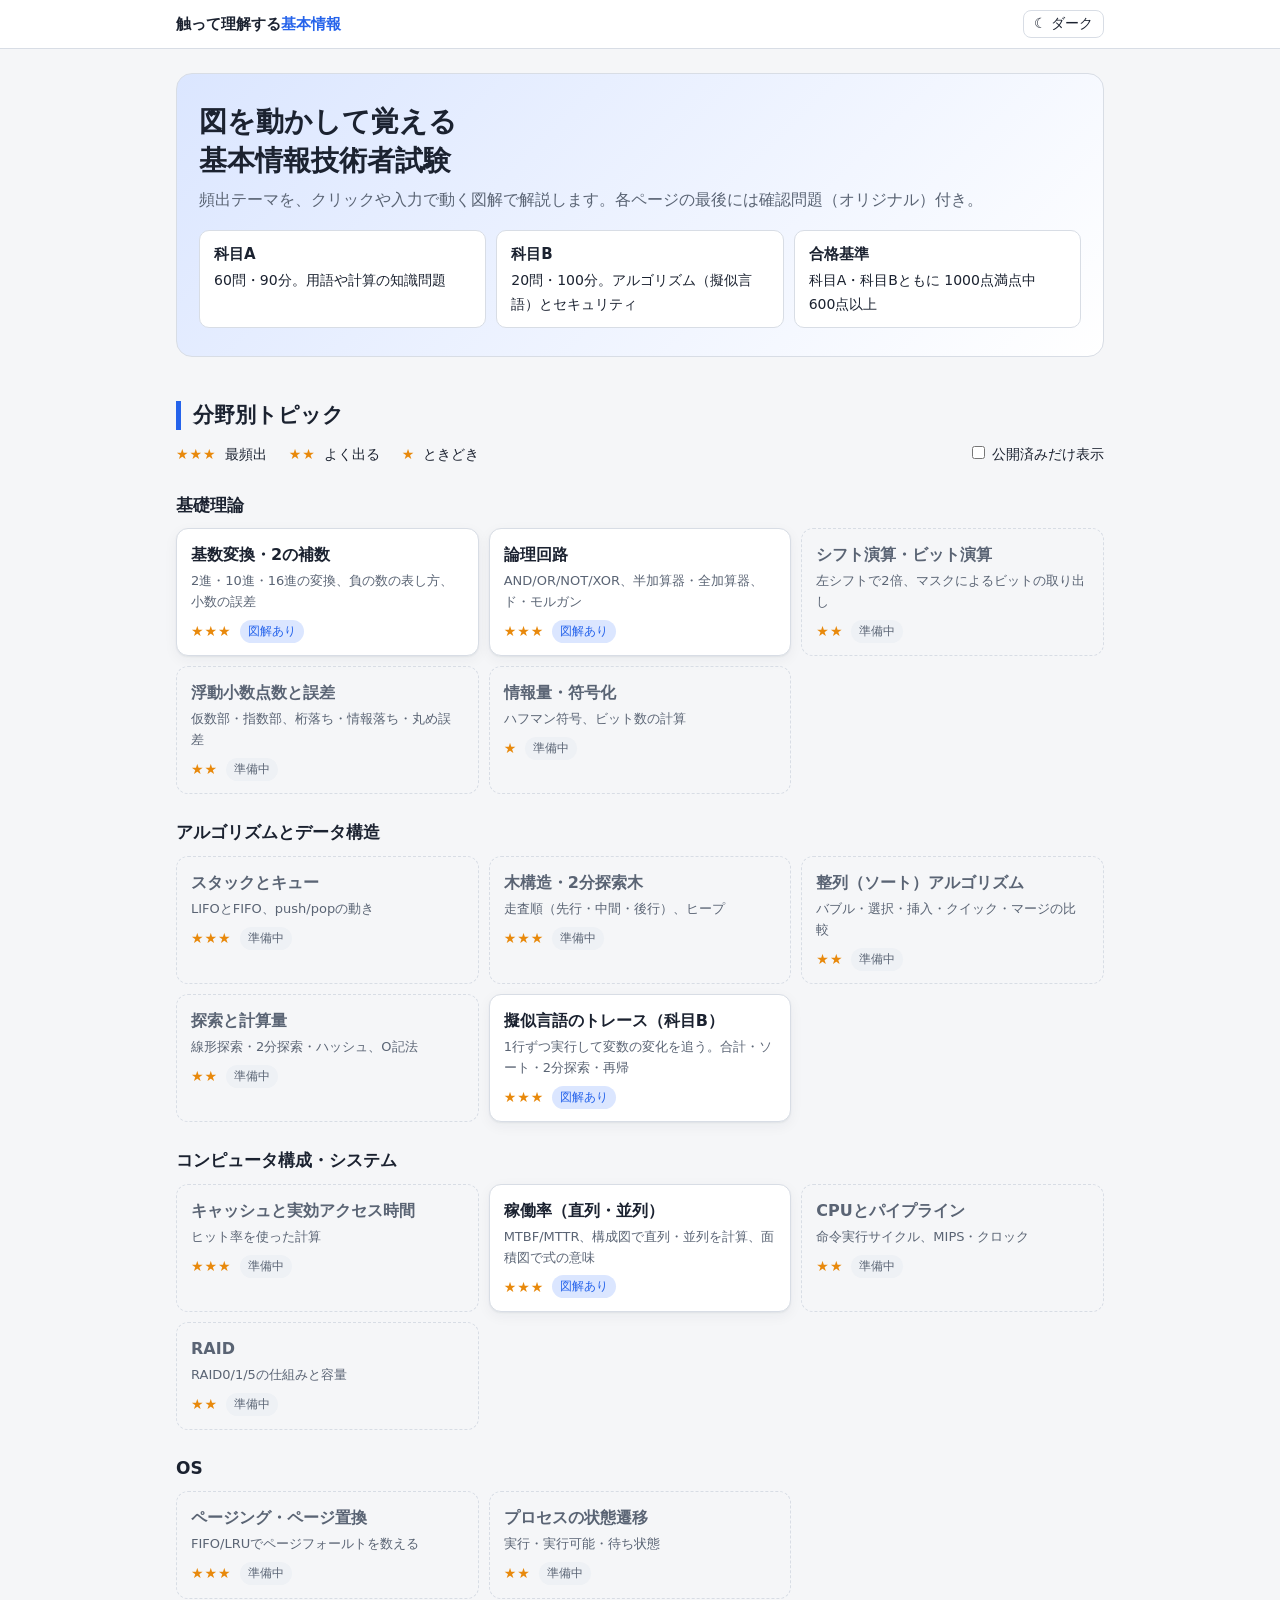
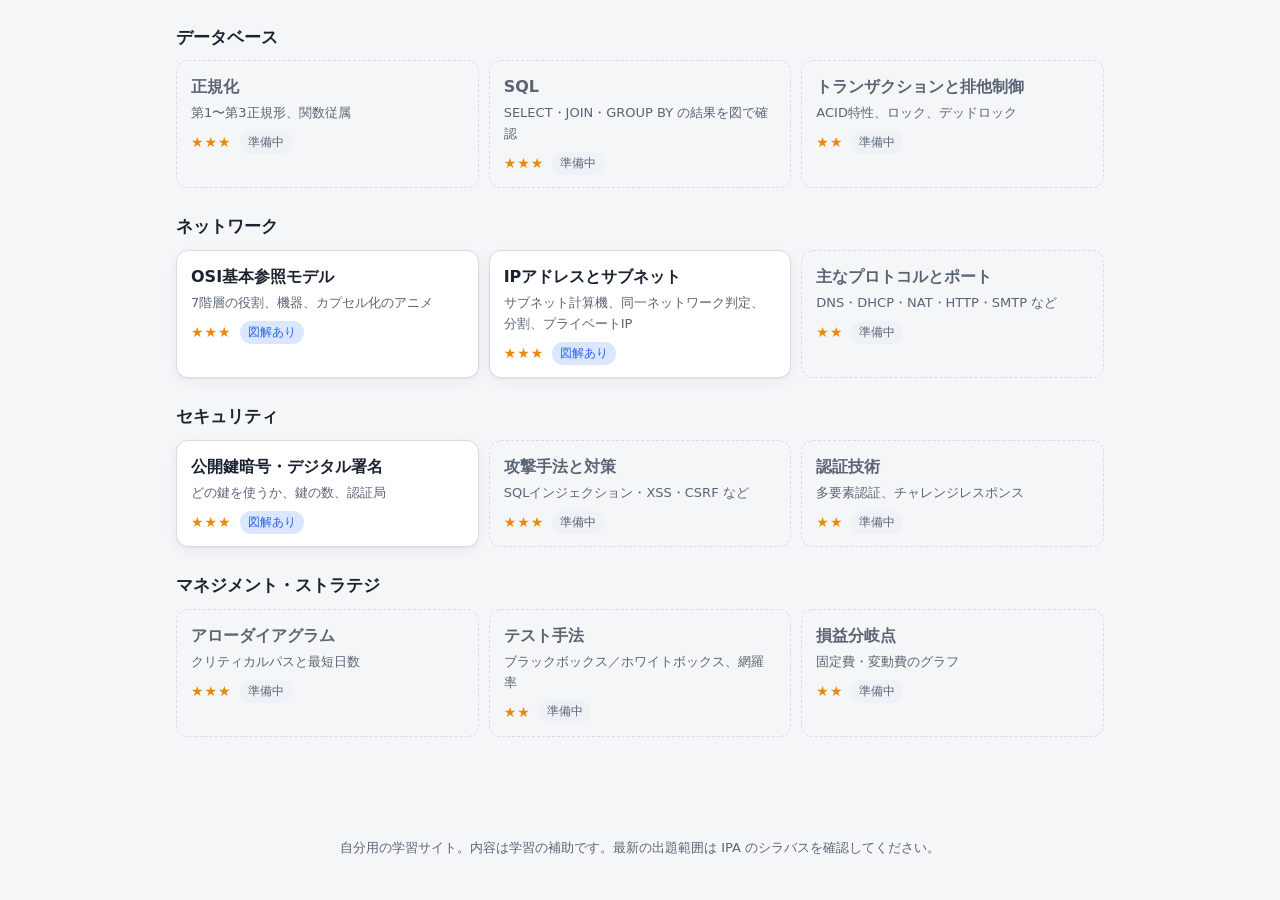
==== index.html @ 54f26aed "基本情報の図解学習サイトの初版 論理回路・基数変換・OSI・公開鍵暗号・擬似言語トレース・IPアドレス・稼働率の 7トピックと、トップページ・確認問題の仕組みを追加。全ページ noindex。  Co" ====
<!doctype html>
<html lang="ja">
<head>
<meta charset="utf-8">
<meta name="viewport" content="width=device-width, initial-scale=1">
<meta name="robots" content="noindex, nofollow">
<title>触って理解する基本情報</title>
<link rel="stylesheet" href="css/style.css">
<script src="js/common.js"></script>
<script src="js/topics.js"></script>
</head>
<body>
<header class="site-header"><div class="inner">
  <a class="brand" href="index.html">触って理解する<span>基本情報</span></a>
  <div class="spacer"></div>
  <button class="icon-btn" id="theme-toggle" type="button">☾ ダーク</button>
</div></header>

<main>
  <section class="hero">
    <h1>図を動かして覚える<br>基本情報技術者試験</h1>
    <p>頻出テーマを、クリックや入力で動く図解で解説します。各ページの最後には確認問題（オリジナル）付き。</p>
    <div class="exam-facts">
      <div><b>科目A</b>60問・90分。用語や計算の知識問題</div>
      <div><b>科目B</b>20問・100分。アルゴリズム（擬似言語）とセキュリティ</div>
      <div><b>合格基準</b>科目A・科目Bともに 1000点満点中 600点以上</div>
    </div>
  </section>

  <h2>分野別トピック</h2>
  <div class="filter-row">
    <span class="freq">★★★</span>最頻出　<span class="freq">★★</span>よく出る　<span class="freq">★</span>ときどき
    <span style="flex:1"></span>
    <label><input type="checkbox" id="only-ready"> 公開済みだけ表示</label>
  </div>
  <div id="topic-list"></div>
</main>

<footer class="site-footer">自分用の学習サイト。内容は学習の補助です。最新の出題範囲は IPA のシラバスを確認してください。</footer>

<script>
(function () {
  const root = document.getElementById('topic-list');
  const onlyReady = document.getElementById('only-ready');

  function render() {
    root.innerHTML = '';
    FE_TOPICS.forEach(group => {
      const items = group.items.filter(t => !onlyReady.checked || t.href);
      if (!items.length) return;
      const h = document.createElement('h3');
      h.textContent = group.cat;
      root.appendChild(h);
      const grid = document.createElement('div');
      grid.className = 'cat-grid';
      items.forEach(t => {
        const el = document.createElement(t.href ? 'a' : 'div');
        el.className = 'topic-card' + (t.href ? '' : ' soon');
        if (t.href) el.href = t.href;
        const result = FE.store.get('quiz:' + t.id);
        let badge = '<span class="badge">準備中</span>';
        if (t.href) badge = result
          ? `<span class="badge done">確認問題 ${result.correct}/${result.total}</span>`
          : '<span class="badge ready">図解あり</span>';
        el.innerHTML = `<div class="t">${t.title}</div><div class="d">${t.desc}</div>
          <div class="meta"><span class="freq">${'★'.repeat(t.freq)}</span>${badge}</div>`;
        grid.appendChild(el);
      });
      root.appendChild(grid);
    });
  }
  onlyReady.addEventListener('change', render);
  render();
})();
</script>
</body>
</html>
---- css/style.css ----
/* ===== 触って理解する基本情報 共通スタイル ===== */
:root {
  --bg: #f5f6f8;
  --surface: #ffffff;
  --surface-2: #eef1f5;
  --text: #1b2230;
  --muted: #5a6474;
  --border: #d8dde5;
  --accent: #2563eb;
  --accent-soft: #dbe6ff;
  --on: #e8890c;
  --on-soft: #fff0d6;
  --off: #a3acb9;
  --ok: #15803d;
  --ok-soft: #dcfce7;
  --ng: #c62828;
  --ng-soft: #fde4e4;
  --key-a: #2563eb;
  --key-a-soft: #dbe6ff;
  --key-b: #c2410c;
  --key-b-soft: #ffe6d5;
  --l7: #fde2e4; --l6: #fdebd3; --l5: #fbf5c9; --l4: #dcf5d9;
  --l3: #d5f0f5; --l2: #dde4fb; --l1: #ebdff8;
  --shadow: 0 1px 2px rgba(20, 30, 50, .06), 0 4px 14px rgba(20, 30, 50, .05);
  --radius: 12px;
  color-scheme: light;
}

@media (prefers-color-scheme: dark) {
  :root:not([data-theme="light"]) {
    --bg: #12151b; --surface: #1b2029; --surface-2: #242a35; --text: #e6e9ef; --muted: #9aa3b2;
    --border: #323a47; --accent: #6ea0ff; --accent-soft: #1f2f52; --on: #ffb340; --on-soft: #3d2c12;
    --off: #5d6675; --ok: #4ade80; --ok-soft: #133222; --ng: #f87171; --ng-soft: #3c1a1a;
    --key-a: #6ea0ff; --key-a-soft: #1f2f52; --key-b: #fb923c; --key-b-soft: #3d2614;
    --l7: #43262a; --l6: #43321f; --l5: #3d3a1d; --l4: #22392a; --l3: #1d3a40; --l2: #252f4d; --l1: #33284a;
    --shadow: 0 1px 2px rgba(0, 0, 0, .3);
    color-scheme: dark;
  }
}
:root[data-theme="dark"] {
  --bg: #12151b; --surface: #1b2029; --surface-2: #242a35; --text: #e6e9ef; --muted: #9aa3b2;
  --border: #323a47; --accent: #6ea0ff; --accent-soft: #1f2f52; --on: #ffb340; --on-soft: #3d2c12;
  --off: #5d6675; --ok: #4ade80; --ok-soft: #133222; --ng: #f87171; --ng-soft: #3c1a1a;
  --key-a: #6ea0ff; --key-a-soft: #1f2f52; --key-b: #fb923c; --key-b-soft: #3d2614;
  --l7: #43262a; --l6: #43321f; --l5: #3d3a1d; --l4: #22392a; --l3: #1d3a40; --l2: #252f4d; --l1: #33284a;
  --shadow: 0 1px 2px rgba(0, 0, 0, .3);
  color-scheme: dark;
}

* { box-sizing: border-box; }
html { -webkit-text-size-adjust: 100%; }
body {
  margin: 0;
  background: var(--bg);
  color: var(--text);
  font-family: "Hiragino Sans", "Yu Gothic UI", "Meiryo", system-ui, sans-serif;
  line-height: 1.75;
  font-size: 16px;
}
a { color: var(--accent); }
code, .mono { font-family: "Consolas", "SFMono-Regular", "Menlo", monospace; }

/* ---- ヘッダ ---- */
.site-header {
  position: sticky; top: 0; z-index: 10;
  background: color-mix(in srgb, var(--surface) 92%, transparent);
  backdrop-filter: blur(8px);
  border-bottom: 1px solid var(--border);
}
.site-header .inner {
  max-width: 960px; margin: 0 auto; padding: 10px 16px;
  display: flex; align-items: center; gap: 12px;
}
.brand { font-weight: 700; text-decoration: none; color: var(--text); font-size: 15px; }
.brand span { color: var(--accent); }
.site-header .spacer { flex: 1; }
.icon-btn {
  border: 1px solid var(--border); background: var(--surface); color: var(--text);
  border-radius: 8px; padding: 4px 10px; font-size: 14px; cursor: pointer;
}
.icon-btn:hover { background: var(--surface-2); }

main { max-width: 960px; margin: 0 auto; padding: 24px 16px 80px; }

/* ---- 見出し・本文 ---- */
.page-title { font-size: 28px; line-height: 1.4; margin: 8px 0 4px; }
.page-lead { color: var(--muted); margin: 0 0 24px; }
.crumb { font-size: 13px; color: var(--muted); }
.crumb a { color: var(--muted); }
h2 {
  font-size: 21px; margin: 44px 0 12px; padding-left: 12px;
  border-left: 5px solid var(--accent); line-height: 1.4;
}
h3 { font-size: 17px; margin: 24px 0 8px; }
p { margin: 8px 0; }

.card {
  background: var(--surface); border: 1px solid var(--border);
  border-radius: var(--radius); padding: 18px; box-shadow: var(--shadow);
  margin: 12px 0;
}
.point {
  background: var(--accent-soft); border-radius: 10px; padding: 12px 16px; margin: 12px 0;
}
.point b:first-child { color: var(--accent); }
.note { font-size: 14px; color: var(--muted); }
.freq { color: var(--on); letter-spacing: 1px; font-size: 14px; white-space: nowrap; }

.toc { display: flex; flex-wrap: wrap; gap: 8px; margin: 0 0 8px; }
.toc a {
  font-size: 13px; text-decoration: none; border: 1px solid var(--border); background: var(--surface);
  border-radius: 999px; padding: 3px 12px; color: var(--text);
}
.toc a:hover { border-color: var(--accent); color: var(--accent); }

/* ---- ボタン類 ---- */
.btn {
  border: 1px solid var(--border); background: var(--surface); color: var(--text);
  border-radius: 8px; padding: 7px 14px; font-size: 15px; cursor: pointer; font-family: inherit;
}
.btn:hover { border-color: var(--accent); }
.btn.primary { background: var(--accent); border-color: var(--accent); color: #fff; }
.btn:disabled { opacity: .45; cursor: default; }
.btn-row { display: flex; flex-wrap: wrap; gap: 8px; align-items: center; margin: 10px 0; }

.seg { display: inline-flex; flex-wrap: wrap; gap: 6px; margin-bottom: 12px; }
.seg button {
  border: 1px solid var(--border); background: var(--surface); color: var(--text);
  padding: 6px 14px; border-radius: 999px; cursor: pointer; font-size: 14px; font-family: inherit;
}
.seg button[aria-pressed="true"] { background: var(--accent); border-color: var(--accent); color: #fff; }

.bit-btn {
  min-width: 78px; font-family: inherit; font-size: 15px; font-weight: 700;
  border: 2px solid var(--off); background: var(--surface); color: var(--muted);
  border-radius: 10px; padding: 6px 12px; cursor: pointer;
}
.bit-btn.is-on { border-color: var(--on); background: var(--on-soft); color: var(--text); }

input[type="number"], input[type="text"] {
  font-family: inherit; font-size: 16px; padding: 6px 10px; border-radius: 8px;
  border: 1px solid var(--border); background: var(--surface); color: var(--text); width: 140px;
}
input[type="range"] { width: 220px; max-width: 100%; }

/* ---- 表 ---- */
.table-wrap { overflow-x: auto; }
table.tt { border-collapse: collapse; font-size: 15px; margin: 8px 0; }
table.tt th, table.tt td { border: 1px solid var(--border); padding: 4px 14px; text-align: center; }
table.tt th { background: var(--surface-2); font-weight: 600; }
table.tt tr.hit td { background: var(--on-soft); font-weight: 700; }
table.tt tr.clickable { cursor: pointer; }
table.tt tr.clickable:hover td { background: var(--surface-2); }
table.tt tr.clickable.hit:hover td { background: var(--on-soft); }
table.info { border-collapse: collapse; width: 100%; font-size: 15px; }
table.info th, table.info td { border: 1px solid var(--border); padding: 8px 10px; text-align: left; vertical-align: top; }
table.info th { background: var(--surface-2); white-space: nowrap; }

/* ---- SVG 図解共通 ---- */
svg.diagram { width: 100%; height: auto; display: block; }
svg .gate path, svg .gate circle { fill: var(--surface); stroke: var(--text); stroke-width: 2.5; }
svg .gate .g-back { fill: none; }
svg .wire { fill: none; stroke: var(--off); stroke-width: 3; stroke-linejoin: round; transition: stroke .15s; }
svg .wire.on { stroke: var(--on); }
svg .dot { fill: var(--off); }
svg .dot.on { fill: var(--on); }
svg .lamp { fill: var(--surface-2); stroke: var(--off); stroke-width: 2.5; }
svg .lamp.on { fill: var(--on); stroke: var(--on); }
svg .lbl { fill: var(--text); font-size: 15px; font-weight: 700; font-family: inherit; }
svg .val { fill: var(--muted); font-size: 13px; font-family: "Consolas", monospace; }
svg .val.on { fill: var(--on); font-weight: 700; }
svg .gname { fill: var(--muted); font-size: 12px; }

.ol { text-decoration: overline; }

/* ---- 2カラム ---- */
.split { display: grid; grid-template-columns: 1.2fr 1fr; gap: 18px; align-items: start; }
@media (max-width: 720px) { .split { grid-template-columns: 1fr; } }

/* ---- クイズ ---- */
.quiz-q { margin: 14px 0; }
.quiz-q .qtext { font-weight: 600; margin-bottom: 10px; }
.quiz-q .qnum { color: var(--accent); margin-right: 6px; }
.quiz-choices { display: grid; gap: 8px; }
.quiz-choices button {
  text-align: left; font-family: inherit; font-size: 15px; line-height: 1.6;
  border: 1px solid var(--border); background: var(--surface); color: var(--text);
  border-radius: 10px; padding: 9px 14px; cursor: pointer;
}
.quiz-choices button:hover:not(:disabled) { border-color: var(--accent); }
.quiz-choices button:disabled { cursor: default; }
.quiz-choices button.correct { border-color: var(--ok); background: var(--ok-soft); }
.quiz-choices button.wrong { border-color: var(--ng); background: var(--ng-soft); }
.quiz-choices .mark { font-weight: 700; margin-right: 8px; color: var(--muted); }
.quiz-explain {
  margin-top: 10px; padding: 10px 14px; border-radius: 10px; background: var(--surface-2); font-size: 15px;
}
.quiz-explain .verdict { font-weight: 700; }
.quiz-explain .verdict.ok { color: var(--ok); }
.quiz-explain .verdict.ng { color: var(--ng); }
.quiz-result {
  text-align: center; padding: 18px; border-radius: var(--radius); background: var(--accent-soft); margin-top: 16px;
}
.quiz-result .score { font-size: 30px; font-weight: 700; color: var(--accent); }

/* ---- トップページ ---- */
.hero {
  padding: 28px 22px; border-radius: 16px; margin-bottom: 8px;
  background: linear-gradient(135deg, var(--accent-soft), var(--surface));
  border: 1px solid var(--border);
}
.hero h1 { margin: 0 0 6px; font-size: 28px; line-height: 1.4; }
.hero p { margin: 0; color: var(--muted); }
.exam-facts { display: grid; grid-template-columns: repeat(auto-fit, minmax(200px, 1fr)); gap: 10px; margin-top: 16px; }
.exam-facts div { background: var(--surface); border: 1px solid var(--border); border-radius: 10px; padding: 10px 14px; font-size: 14px; }
.exam-facts b { display: block; font-size: 15px; }
.cat-grid { display: grid; grid-template-columns: repeat(auto-fill, minmax(260px, 1fr)); gap: 10px; }
.topic-card {
  display: block; text-decoration: none; color: var(--text);
  background: var(--surface); border: 1px solid var(--border); border-radius: var(--radius);
  padding: 12px 14px; box-shadow: var(--shadow); position: relative;
}
a.topic-card:hover { border-color: var(--accent); }
.topic-card .t { font-weight: 700; }
.topic-card .d { font-size: 13px; color: var(--muted); line-height: 1.6; margin-top: 2px; }
.topic-card .meta { display: flex; gap: 8px; align-items: center; margin-top: 6px; flex-wrap: wrap; }
.topic-card.soon { box-shadow: none; background: transparent; border-style: dashed; }
.topic-card.soon .t { color: var(--muted); }
.badge { font-size: 12px; border-radius: 999px; padding: 1px 8px; background: var(--surface-2); color: var(--muted); }
.badge.ready { background: var(--accent-soft); color: var(--accent); }
.badge.done { background: var(--ok-soft); color: var(--ok); }
.filter-row { display: flex; gap: 8px; align-items: center; flex-wrap: wrap; margin: 6px 0 4px; font-size: 14px; }

/* ---- 汎用アニメ ---- */
@keyframes pop { from { transform: scale(.6); opacity: 0; } to { transform: scale(1); opacity: 1; } }
.pop { animation: pop .35s ease-out; }
@media (prefers-reduced-motion: reduce) { .pop { animation: none; } }

.site-footer { text-align: center; font-size: 13px; color: var(--muted); padding: 20px 16px 40px; }
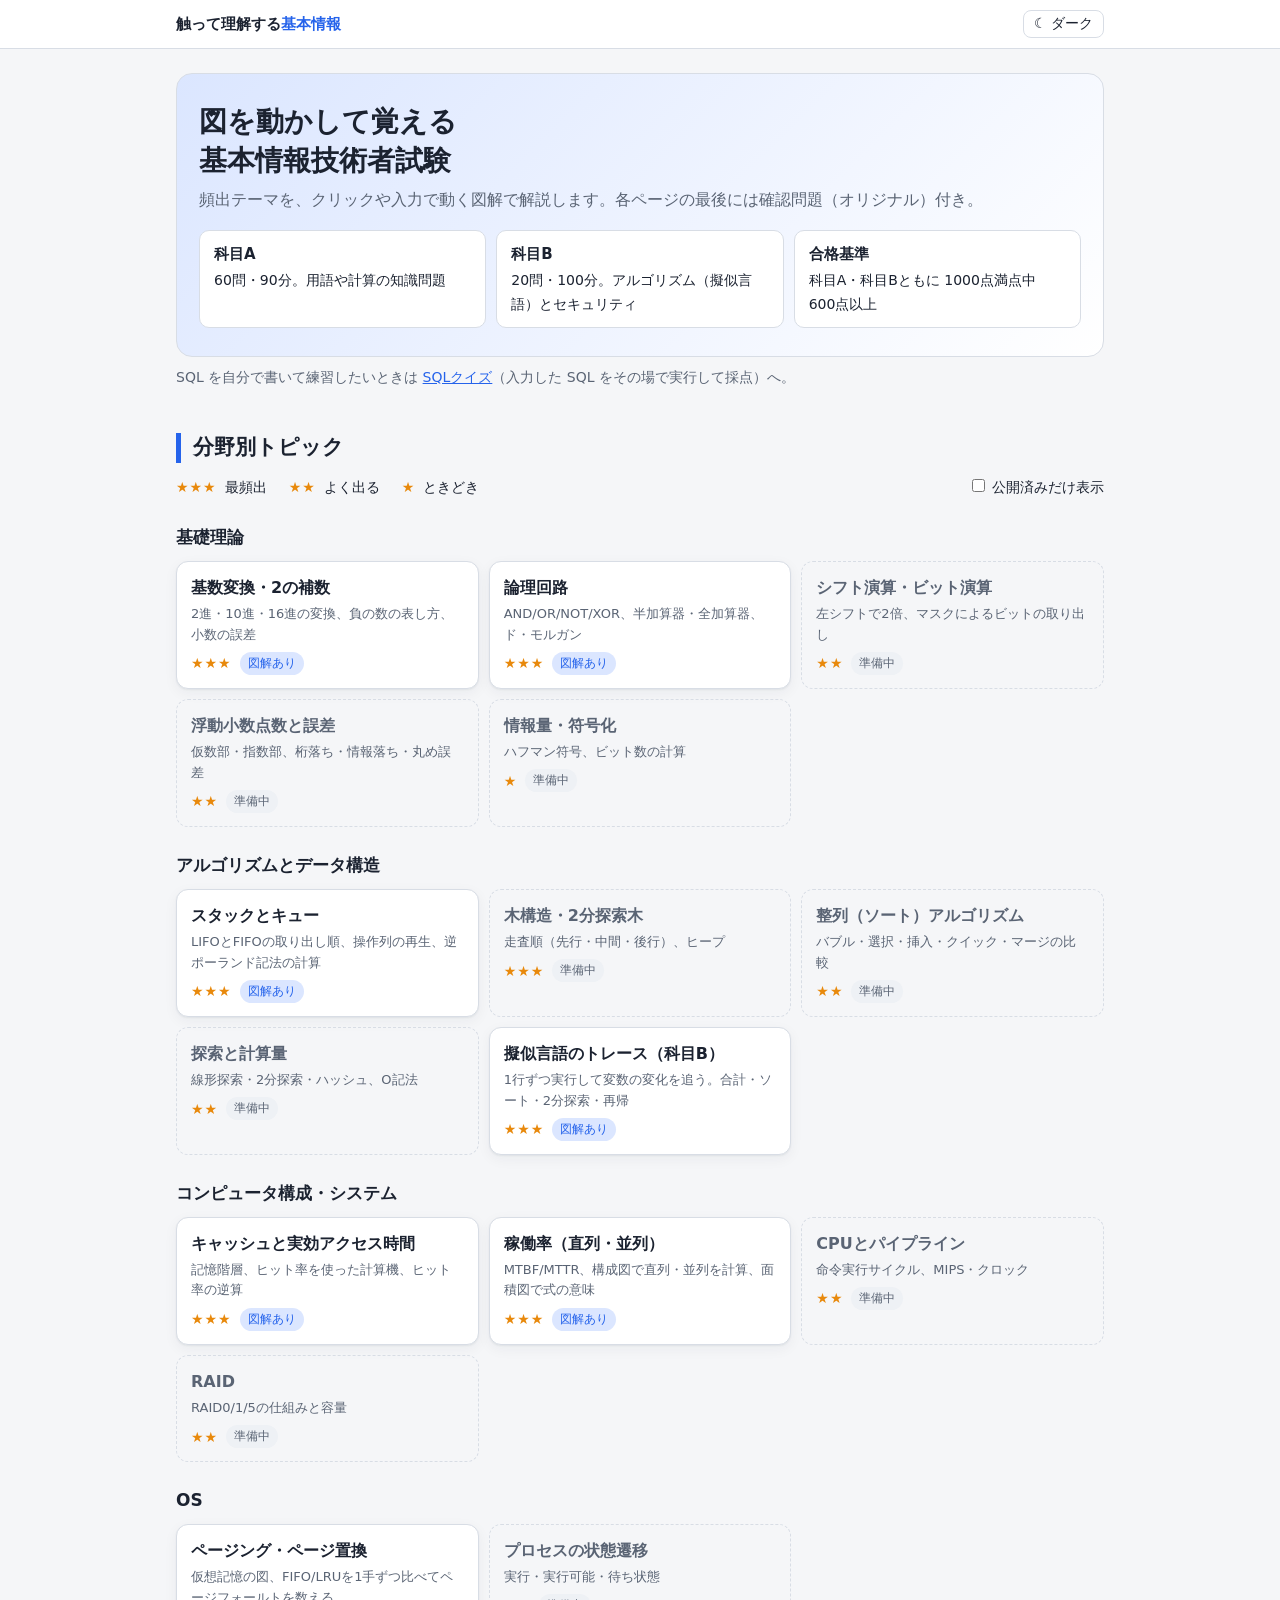
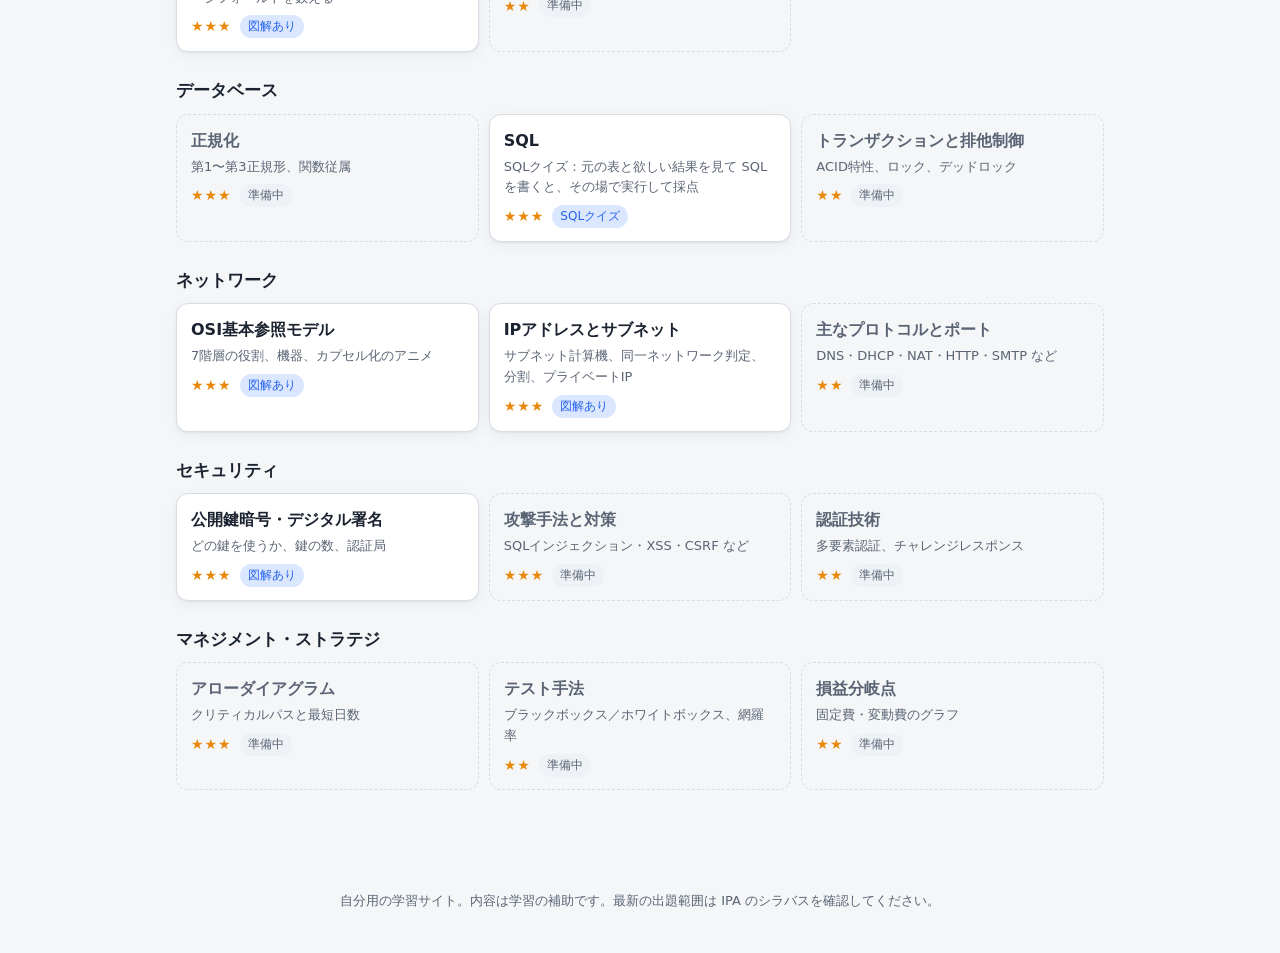
==== commit 2e5689ec: "SQLクイズ（フェーズ1）を追加 - sql/：出題画面。入力した SQL を sql.js（SQLite）で実際に実行し、模範解答の結果と比べて ⭕正解・△惜しい・❌不正解を判定 - 採点：列の数と" ====
--- a/index.html
+++ b/index.html
@@ -26,6 +26,7 @@
       <div><b>合格基準</b>科目A・科目Bともに 1000点満点中 600点以上</div>
     </div>
   </section>
+  <p class="note">SQL を自分で書いて練習したいときは <a href="sql/">SQLクイズ</a>（入力した SQL をその場で実行して採点）へ。</p>
 
   <h2>分野別トピック</h2>
   <div class="filter-row">
@@ -59,7 +60,8 @@
         if (t.href) el.href = t.href;
         const result = FE.store.get('quiz:' + t.id);
         let badge = '<span class="badge">準備中</span>';
-        if (t.href) badge = result
+        if (t.href && t.badge) badge = `<span class="badge ready">${t.badge}</span>`;
+        else if (t.href) badge = result
           ? `<span class="badge done">確認問題 ${result.correct}/${result.total}</span>`
           : '<span class="badge ready">図解あり</span>';
         el.innerHTML = `<div class="t">${t.title}</div><div class="d">${t.desc}</div>
